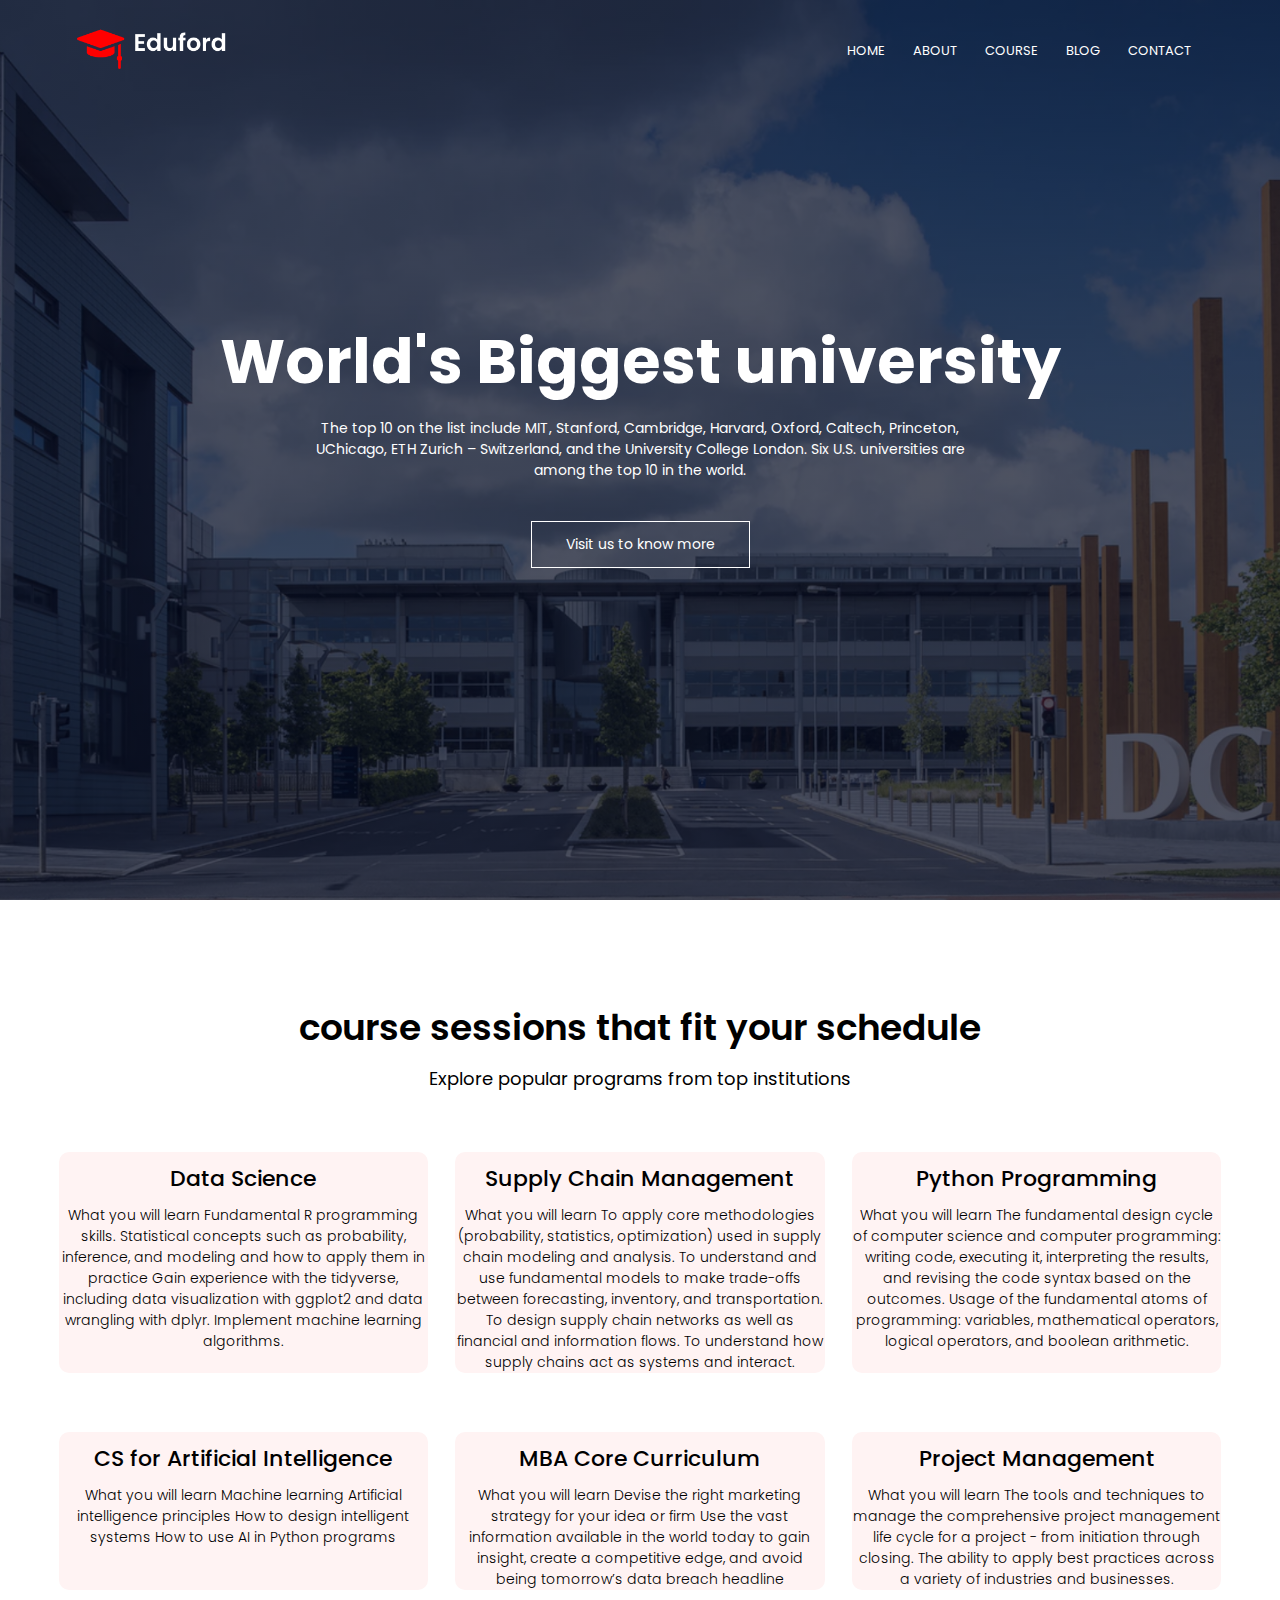
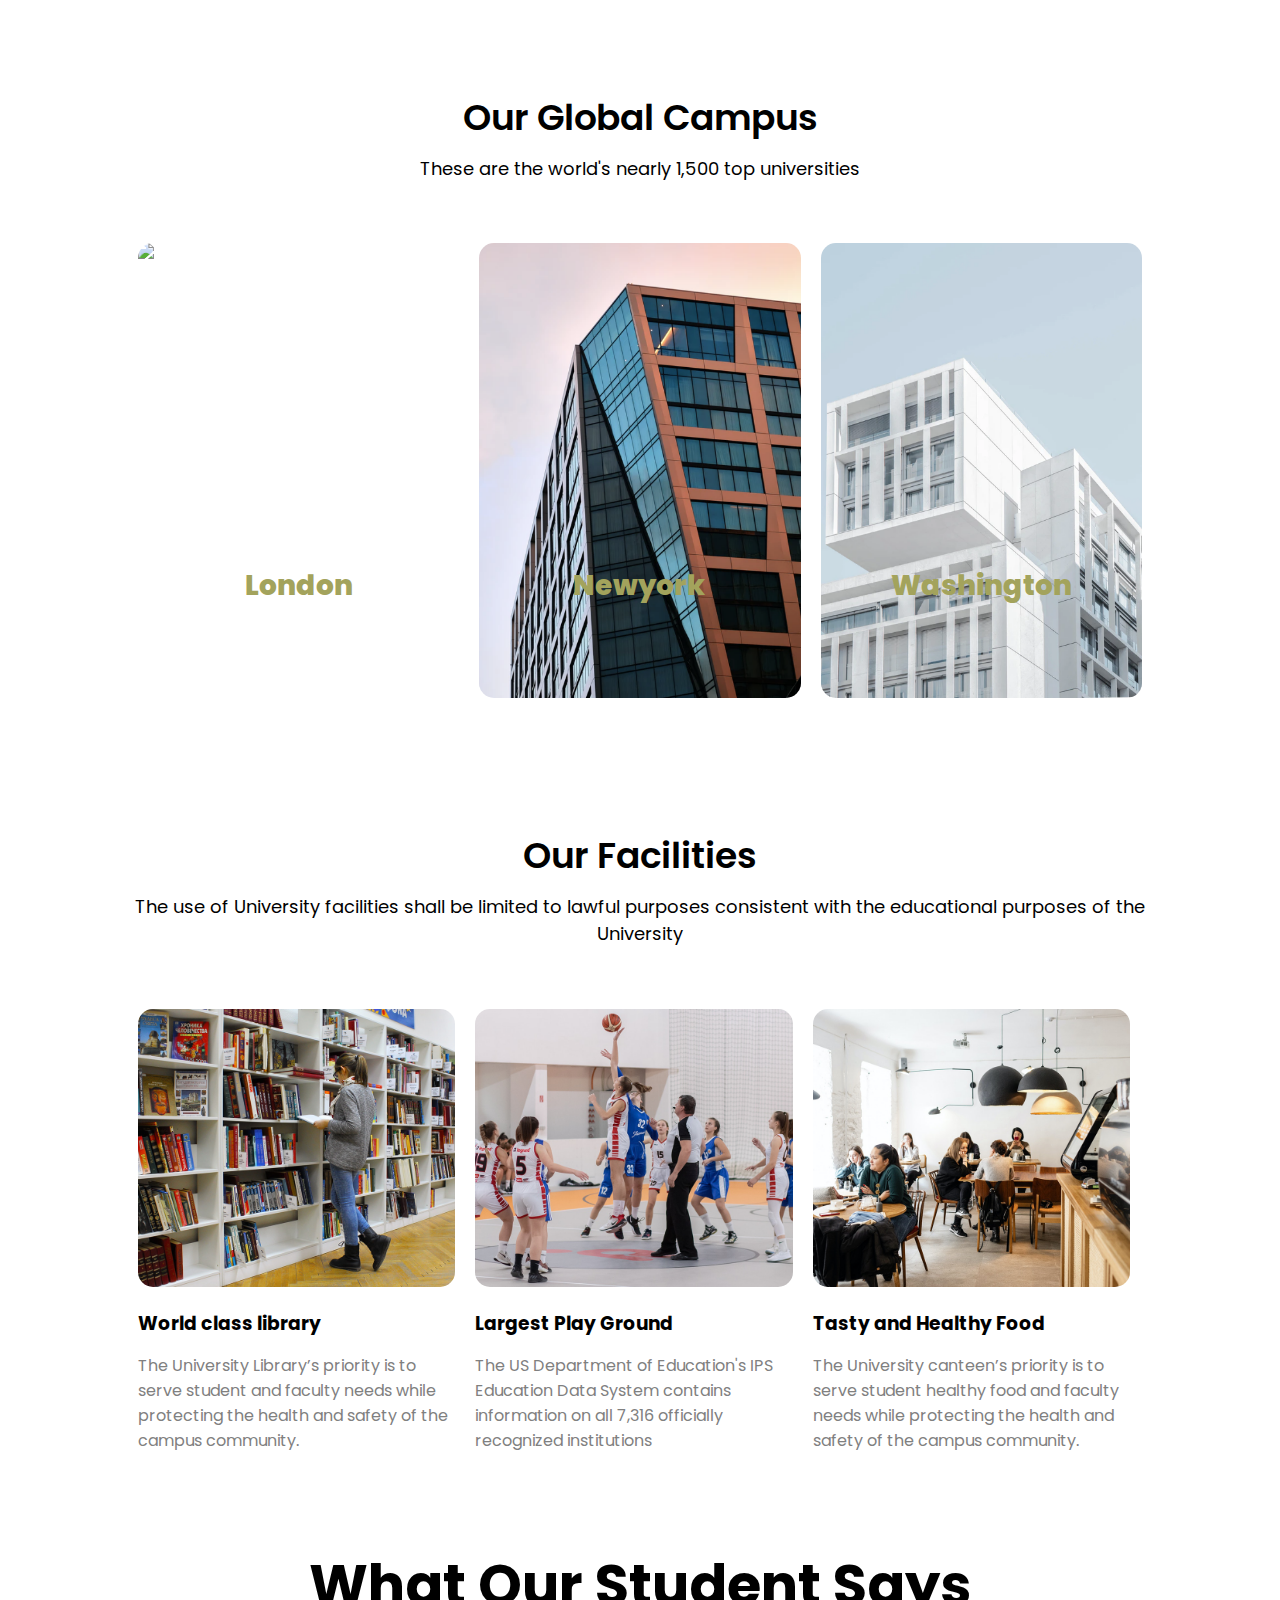
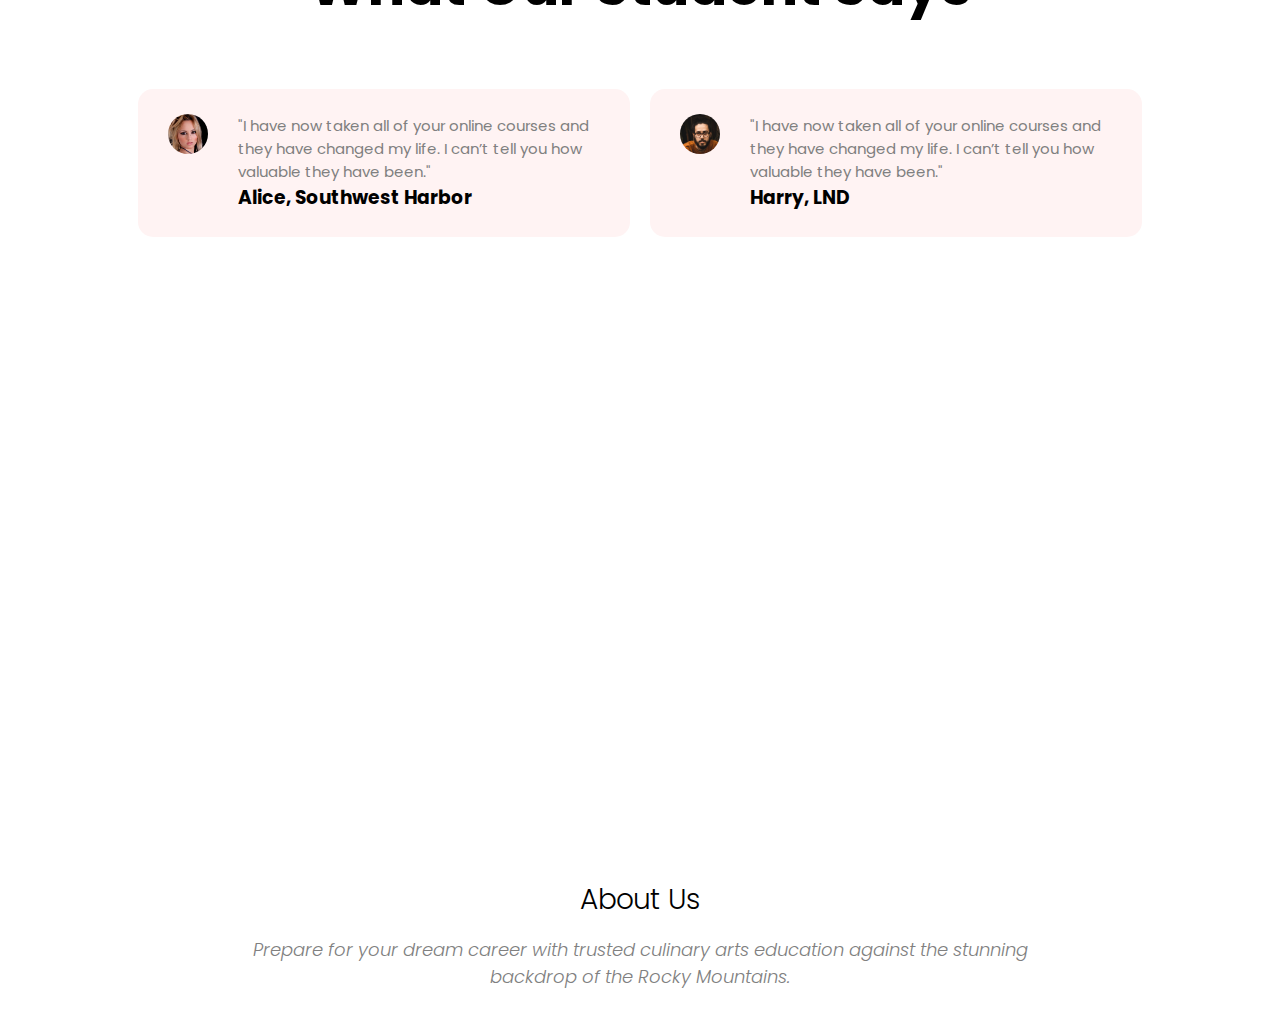
==== index.html @ e577d381 "Quick update" ====
<!DOCTYPE html>
<html>
<head>
	<meta charset="utf-8">
	<meta name="viewport" content="width=device-width", initial-scale="1.0">
	<title>University Websit Design</title>
	<link rel="stylesheet" type="text/css" href="css/style.css">
	<link rel="preconnect" href="https://fonts.gstatic.com">
<link href="https://fonts.googleapis.com/css2?family=Poppins:wght@100;200;300;400;600;700&display=swap" rel="stylesheet">
<link rel="stylesheet" href="https://use.fontawesome.com/releases/v5.8.1/css/all.css" integrity="sha384-50oBUHEmvpQ+1lW4y57PTFmhCaXp0ML5d60M1M7uH2+nqUivzIebhndOJK28anvf" crossorigin="anonymous">
	<link rel="stylesheet" type="text/css" href="font/css/font-awesome.min.css">
	<!-- jQuery library -->
   <script src="https://ajax.googleapis.com/ajax/libs/jquery/3.5.1/jquery.min.js"></script>
  <script src="https://maxcdn.bootstrapcdn.com/bootstrap/3.4.1/js/bootstrap.min.js"></script>
</head>
<body>
<!--header section-->
<header class="header">
	<nav>
		<a href="index.html"><img src="images/logo.png"></a>
		<div class="nav-links" id="navLinks">
	<i class="fa fa-times" onclick="hideMenu()" ></i>
	<ul><li>
	<a href="index.html">HOME</a></li>
	<li><a href="about.html">ABOUT</a></li>
   <li><a href="course.html">COURSE</a></li>
   <li> <a href="blog.html">BLOG</a></li>
    <li><a href="contact.html">CONTACT</a></li>
		</ul>
	</div>
	<i class="fa fa-bars" onclick="showMenu()"></i>
	</nav>
	<div class="text-box">
	<h1>
			World's Biggest university
	</h1>
	<p>
			The top 10 on the list include MIT, Stanford, Cambridge, Harvard, Oxford, Caltech, Princeton, UChicago, ETH Zurich – Switzerland, and the University College London. Six U.S. universities are among the top 10 in the world.
	</p>
	<p>
			<a href="" class="btn">Visit us to know more</a>
	</p>		
	</div>
</header>
<!--courses-->
<section class="course-section">
<div class="course">
<h1>course sessions that fit your schedule</h1>
<p>Explore popular programs from top institutions</p>	
</div>
<div class="row_cover">
<div class="cour_col">
	<h1>
		Data Science
	</h1>
	<p>
		What you will learn
Fundamental R programming skills.
Statistical concepts such as probability, inference, and modeling and how to apply them in practice
Gain experience with the tidyverse, including data visualization with ggplot2 and data wrangling with dplyr.
Implement machine learning algorithms.

	</p>
</div>
<div class="cour_col">
	<h1>Supply Chain Management</h1>
	<p>
		What you will learn
To apply core methodologies (probability, statistics, optimization) used in supply chain modeling and analysis.
To understand and use fundamental models to make trade-offs between forecasting, inventory, and transportation.
To design supply chain networks as well as financial and information flows.
To understand how supply chains act as systems and interact.

</div>
<div class="cour_col">
	<h1> Python Programming</h1>
	<p>
		What you will learn
The fundamental design cycle of computer science and computer programming: writing code, executing it, interpreting the results, and revising the code syntax based on the outcomes.
Usage of the fundamental atoms of programming: variables, mathematical operators, logical operators, and boolean arithmetic.
	</p>
</div>	
</div>
<div class="row_cover">
<div class="cour_col">
	<h1>
	CS for Artificial Intelligence
	</h1>
	<p>
		What you will learn
Machine learning
Artificial intelligence principles
How to design intelligent systems
How to use AI in Python programs
	</p>
</div>
<div class="cour_col">
	<h1>MBA Core Curriculum</h1>
	<p>
		What you will learn
Devise the right marketing strategy for your idea or firm
Use the vast information available in the world today to gain insight, create a competitive edge, and avoid being tomorrow’s data breach headline
</div>
<div class="cour_col">
	<h1> Project Management</h1>
	<p>
		What you will learn
The tools and techniques to manage the comprehensive project management life cycle for a project - from initiation through closing.
The ability to apply best practices across a variety of industries and businesses.

	</p>
</div>	
</div>
</section>
<!--campus-->

<section class="campus">
<div class="globl">
<h1>Our Global Campus</h1>
<p>These are the world's nearly 1,500 top universities</p>	
</div>	
<div class="row_cover">
	<div class="camp_col">	
	<img src="images/London.png">
	<div class="layer">
		<h3>London</h3>
	</div></div>
	<div class="camp_col">	
	<img src="images/newyork.png">
	<div class="layer">
		<h3>Newyork</h3>
	</div></div>
	<div class="camp_col">	
	<img src="images/washington.png">
	<div class="layer">
		<h3>Washington</h3>
	</div>
</div>
</div>
</section>
<!--facilities-->
<section class="facilities">
	<div class="provid">
<h1>Our Facilities</h1>
<p>The use of University facilities shall be limited to lawful purposes consistent with the educational purposes of the University</p>	
</div>
<div class="row_cover">
	<div class="fac_col">
		<img src="images/library.png">
		<h3>World class library</h3>
		<p>The University Library’s priority is to serve student and faculty needs while protecting the health and safety of the campus community.</p>
	</div>
	<div class="fac_col">
		<img src="images/basketball.png">
		<h3>Largest Play Ground</h3>
		<p>The US Department of Education's IPS Education Data System contains information on all 7,316 officially recognized institutions</p>
	</div>
	<div class="fac_col">
		<img src="images/cafeteria.png">
		<h3>Tasty and Healthy Food</h3>
		<p>The University canteen’s priority is to serve student healthy food and faculty needs while protecting the health and safety of the campus community. </p>
	</div>
</div>	
</section>
<!--reviews-->
<section class="testimonials">
	<div class="say">
		<h1>What Our Student Says</h1>
	</div>
	<div class="row_cover">
<div class="test_col">
	<img src="images/user1.jpg">
	<div class="txt">
<p>"I have now taken all of your online courses and they have changed my life. I can’t tell you how valuable they have been." </p>
<h3> Alice, Southwest Harbor</h3>
<i class="fa fa-star"></i>
<i class="fa fa-star"></i>
<i class="fa fa-star"></i>
<i class="fa fa-star"></i>
<i class="fa fa-star-half"></i>
</div>
</div>
<div class="test_col">
	<img src="images/user2.jpg">
	<div class="txt">
<p>"I have now taken all of your online courses and they have changed my life. I can’t tell you how valuable they have been." </p>

<h3> Harry, LND</h3>
<i class="fa fa-star"></i>
<i class="fa fa-star"></i>
<i class="fa fa-star"></i>
<i class="fa fa-star"></i>
<i class="fa fa-star-half"></i>
</div>
</div>
	</div>
</section>
<!--contact option-->

<section class="contact">
	<div class="call to action">
		<div class="text">
	<h2>
			Enroll for our various online courses anywhere in the world
	</h2>
	<p>
	<a href="" class="butn">Contact Us</a>
	</p>		
	</div>
	</div>
	</div>
</section>
<!--footer-->
<footer class="footer">
	<div class="about">
		<h3> About Us</h3>
<p>Prepare for your dream career with trusted culinary arts education against the stunning backdrop of the Rocky Mountains.</p>

<i class="fab fa-facebook-f"></i>
<i class="fab fa-whatsapp"></i>
<i class="fab fa-twitter"></i>
<i class="fab fa-instagram"></i>
<i class="fab fa-linkedin"></i>

	</div>
</footer>

<!--Java script for toggle menu-->
<script >
	var navLinks = document.getElementById("navLinks");
	function showMenu() {
		navLinks.style.left="0";
	}
	function hideMenu() {
		navLinks.style.left="-200px";
	}
</script>
</body>


</html>
---- css/style.css ----
*{
	margin: 0;
	padding: 0;
	font-family: 'Poppins', sans-serif;
}
.header{
min-height: 100vh;
width: 100%;
background-image: linear-gradient(rgba(4,9,30,0.7),rgba(4,9,30,0.7)),url(../images/banner.png);
background-position: center;
background-size: cover;
position: relative;
}
nav{
 display: flex;
 padding: 2% 6%;	
 justify-content: space-between;
 align-items: center;
}
nav img{
	max-width:150px ;
}

.nav-links ul li{
	list-style: none;
	display: inline-block;
	padding: 8px 12px;
	position: relative;
}
.nav-links ul li a{
	color: #fff;
	text-decoration: none;
	font-size: 13px;
}
.nav-links ul li::after{
	content: '';
	width: 0%;
	height: 2px;
	background: #f44336;
	display: block;
	margin: auto;
	transition: 0.5s;
}
.nav-links ul li:hover:after{
 width: 100%;
}
.text-box{
    text-align: center;
    color: #fff;
    width: 80%;
    position: absolute;
    top: 35%;
    left: 10%;

}
.text-box h1{
	font-size: 62px;

}
.text-box p{
margin: 10px 0 40px;
font-size: 14px;
 padding: 0 16%;

} 
.btn{
	display: inline-block;
	text-decoration: none;
	color: #fff;
	border: 1px solid #fff;
	padding: 12px 34px;
	font-size: 14px;
	background: transparent;
	cursor: pointer;
}
.btn:hover{
 background: #f44336;
 border: 1px solid #f44336;
 cursor: pointer;
 transition: 1s;
}
nav .fa{
	display: none;
}

@media(max-width: 700px){
	.text-box{
 position: absolute;
    top: 25%;
    left: 10%;
	}
	.text-box h1{
font-size: 20px;
	}
	.btn{
   
	font-size: 10px;	
	}
.nav-links ul li{
	display: block;
}

.nav-links {
position: absolute;
top: 0;
left: -200px;
background: #f44336;
height: 100vh;
width: 200px;
text-align: left;
	z-index: 2;
	transition: 1s;
	}
nav .fa{
display: block;
color: #fff;
margin: 10px;
cursor: pointer;
font-size: 22px;
}
.nav-links ul{
	padding: 30px;
}
}
/*--2nd section--*/

.course-section{

width: 93%;
margin: 0 auto;
padding-top: 100px;
}
.course{
	text-align: center;
}
.course h1{
font-size: 36px;
    font-weight: 600;
}
.course p{
	padding-top: 10px;
	font-size: 18px;
    font-weight: 400;
}
.row_cover{
margin-top: 5%;
display: flex;
}
.cour_col{
	text-align: center;
flex-basis: 31%;
border-radius: 10px;
background: #fff3f3;
margin-bottom: 5%;
width: 85%;
margin: 0 auto;
 box-sizing: border-box;
}
.cour_col h1{
	margin: 10px 0;
font-weight: 500;
font-size: 22px;
transition: 0.5s;
}
.cour_col p{
font-size: 14px;
font-weight: 300;
}
.cour_col:hover{
box-shadow: 0 0 20px 0 rgba(0, 0, 0, 0.2);
}
@media(max-width: 700px){
.course h1{
font-size: 26px;
    
}
.course p{
	font-size: 12px;
}	
.row_cover{
	flex-direction: column;
}
.cour_col{
	margin-top: 5%;
}
}

/*--campus--*/
.campus{
width: 80%;
margin: 0 auto;
padding-top: 100px;
}
.globl{
	text-align: center;
}
.globl h1{
font-size: 36px;
    font-weight: 600;
}
.globl p{
	padding-top: 10px;
	font-size: 18px;
    font-weight: 400;
   
}
.camp_col{

	flex-basis: 32%;
	border-radius: 15px;
margin: 10px;
margin-bottom: 30px;
overflow: hidden;
position: relative;

}
.camp_col img{
	
width: 100%;
display: block;	
}
.layer{
	background: transparent;
    height: 100%;
    width: 100%;
    padding-top: 100%;
    text-align: center;
    position: absolute;
    top: 0;
    left: 0;
    transition: 0.5s;
}
.layer:hover{
	background: rgba(226, 0, 0, 0.7);
}
.layer h3{
	font-size: 28px;
    font-weight:800;
    color: #a3a35c;
    
}
/*---facilities--*/
.facilities{
width: 80%;
margin: 0 auto;
padding-top: 100px;
}
.provid{

text-align: center;
}
.provid h1{
font-size: 36px;
    font-weight: 600;
}
.provid p{
	padding-top: 10px;
	font-size: 18px;
    font-weight: 400;
   
}
.fac_col{
	flex-basis: 31%;
	border-radius: 15px;
	margin-bottom: 5%;
	text-align: left;
	margin: 10px;
}
.fac_col img{
	width: 100%;
	border-radius: 15px;
}
.fac_col p{
 padding: 0;
 color: gray;
}
.fac_col h3{
 margin: 15px 0;
}
/*---reviews--*/
.testimonials{
 width: 80%;
margin: 0 auto;
padding-top: 80px;
}
.say{
	text-align: center;
	font-size: 28px;
	font-weight: 300;
}
.test_col{
	margin: 10px;
	flex-basis:44%;
	border-radius: 15px;
	margin-bottom: 5%;
	padding: 25px;
	background: #fff3f3;
	text-align: left;
	display: flex;
}
.test_col img{
 height: 40px;
 margin-left: 5px;
 margin-right: 30px;
 border-radius: 50%;

}
.txt p{
	color: gray;
	font-size: 15px;
}
.txt .fa{
	color:   #ff8500;
}
@media(max-width: 700px){
	.say{
		font-size: 18px;
	}
}
/*---contact option--*/

.contact{
	 width: 85%;
margin: 0 auto;
padding-top: 20px;
}
.call {
	
width: 93%;
margin: 0 auto;
height: 60vh;
background-image: linear-gradient(rgba(4,9,30,0.7),rgba(4,9,30,0.7)),url(../images/banner2.jpg);
background-position: center;
background-size: cover;
background-attachment: fixed;
border-radius: 15px;
position: relative;
}

.text h2 {
    font-size: 28px;
    font-weight: 500;
    /* text-align: center; */
    position: absolute;
    top: 30%;
    left: 11%;
    color: #fff;
}
.butn{
	  position: absolute;
   top: 55%;
    left: 42%;
    text-decoration: none;
	color: #fff;
	border: 1px solid #fff;
	padding: 12px 34px;
background: transparent;
	cursor: pointer;
	font-size: 14px;
}
.butn:hover{
 background: #f44336;
 border: 1px solid #f44336;
 cursor: pointer;
 transition: 1s;
}
/*--about us--*/
.footer{
 width: 85%;
margin: 0 auto;
}
.about{
	width: 75%;
	margin: 0 auto;
text-align: center;

}
.about h3{
 font-size: 28px;
	font-weight: 300;
	margin-top: 30px;
	margin-bottom: 15px;

}
.about p{
	color:   gray;
	font-size: 18px;
	font-weight: 300;
	font-style: italic;

}
.about .fab
{
	color: deeppink;
	font-size: 28px;
	margin: 15px;
}
.about .fab:hover{
	color:   #bf0040;
	cursor: pointer;
}

@media(max-width: 700px){
	.text h2 {
		font-size: 18px;
	}
	.butn{
    position: absolute;
    top: 65%;
    left: 27%;
	}
	.about p{
		font-size: 10px;
	}
.about .fab
{
	font-size: 18px;
}	

}

/*--about us page--*/

.sub_header{
min-height: 50vh;
width: 100%;
background-image: linear-gradient(rgba(4,9,30,0.7),rgba(4,9,30,0.7)),url(../images/background.jpg);
background-position: center;
background-size: cover;
position: relative;
}
.sub_header h1{
	text-align: center;
 	font-size: 59px;
 	color: #ccd9ff;
}

/*--about us content--*/
.ab_content{
	width: 90%;
	margin: 5% auto;	
}
.row{
	display: flex;
	padding: 20px;
}
.col_headlines{
 flex-basis: 40%;
    margin: 5% 1%;
 
}
.col_headlines ul{
	   background-color:  #576e2b;
	border: 1px solid  #576e2b;
	padding: 10px;
}
.col_headlines ul li {
list-style: none;
color:  #fff;
	
}

.col_headlines h3{
	border-bottom: 1px groove gray;
text-align: center;
	margin-bottom: 15%;
	font-size: 36px;
	font-weight: 300;
}

.col_headlines  .fa{
color: 	#ffad00;
}
.col{
    flex-basis: 70%;
    margin: 5%;
}
.col h3{
	text-align: center;
	margin-bottom: 15%;
	font-size: 36px;
	font-weight: 300;
	border-bottom: 1px solid gray;
}
.col p{
	margin: 20px 0;
	font-size: 18px;
	font-weight: 300;

}
.col img{

	width: 100%;
}
@media(max-width: 700px){
	.row{
		flex-direction: column;
	}
.sub_header h1{
	    font-size: 40px;
    margin-top: 10%;
}
.col h3{
	font-size: 23px;
}
.col p{
	font-size: 10px;
}
} 
/*---blog content for page--*/
.blog{
width: 90%;

}
.row{
display: flex;
margin: 5% 10%;
}
.col_right{
position: fixed;
    /* bottom: 56px; */
   bottom: -101px;
    /* left: 0; */
    right: 0;
    /* padding: 10px 90px; */
    width: 30%;
    height: 100%;
    margin: 2% 1%;
}
.inner{
	margin: 10% 0;
box-sizing: border-box;
padding: 10% 5%;
    width: 90%;
background-image: linear-gradient(rgba(4,9,30,0.7),rgba(4,9,30,0.7)),url(../images/banner.png);
background-position: center;
background-size: cover;
position: relative;

}
.col h2{
	font-size: 28px;
	font-weight: 300;

}
.col_right h1{
	text-align: center;
	font-size: 59px;
	font-weight: 500;
	color: #fff;
	padding: 3%;
}
.col_right .txt{
	padding: 1%;
font-size: 22px;
	font-weight: 300;
	color: #000;
	text-align: center;
	border: 1px solid #fff;
	border-radius: 15px;
	position: relative;

}
.col_right .fa{
color: gray;
    padding: 10px;
    font-size: 22px;
    position: absolute;
    top: 83%;
    left: 6%;
}
@media(max-width: 700px){
.inner{
display: none;

}
.col h2{
font-size: 20px;
}
}

/*--contact us page--*/

.cont{
	width: 90%;
	margin: 0 auto;
	padding: 80px 0;
	
}
.location iframe{
	width: 100%;	
	box-sizing: border-box;
}
.contact_us{
	background-image: linear-gradient(rgba(4,9,30,0.7),rgba(4,9,30,0.7)),url(../images/certificate.jpg);
background-position: center;
background-size: cover;

	border-radius: 15px;
	border: 1px solid;
	width: 60%;
margin: 0 auto;

}
.cont_col{
	width: 80%;
    margin: 0 auto;
    padding: 5% 1%;
	
}

.cont_col ul li{
	display: flex;
list-style: none;
color:    #fff;

	}
	.cont_col h3{
font-size: 22px;
font-weight: 300;
	}
	.cont_col .fa{
	    font-size: 20px;
    margin: -5px 5%;
    padding: 2%;
    color: #fff000;	
	}
.cont_col form{

}	
.input{
	font-size: 19px;
	font-weight: 200;
	 background: transparent;
	 color: #fff;
	border: none;
	width: 90%;
	padding: 15px;
	margin-bottom: 15px;
	outline: none;
	border-bottom: 1px solid #fff;
}	
.cont_col textarea{
 background: transparent;	
font-size: 19px;
	font-weight: 200;
		border: none;
	width: 90%;
	padding: 15px;
	margin-bottom: 15px;
	outline: none;
	border-bottom: 1px solid #fff;
}
.button{
	color: #fff;
	font-size: 22px;
	font-weight: 400;
	padding: 15px;
	background: transparent;
	border: 1px solid #fff;

}
@media(max-width: 700px){
.cont_col h3{
	font-size: 13px;
}
.cont_col .fa{
	font-size: 18px;
}
.rw_cover{
	flex-direction: column;
}
.input{
	font-size: 10px;
}
.cont_col textarea{
	font-size: 10px;
}
.button{
	font-size: 10px;
}
}
}
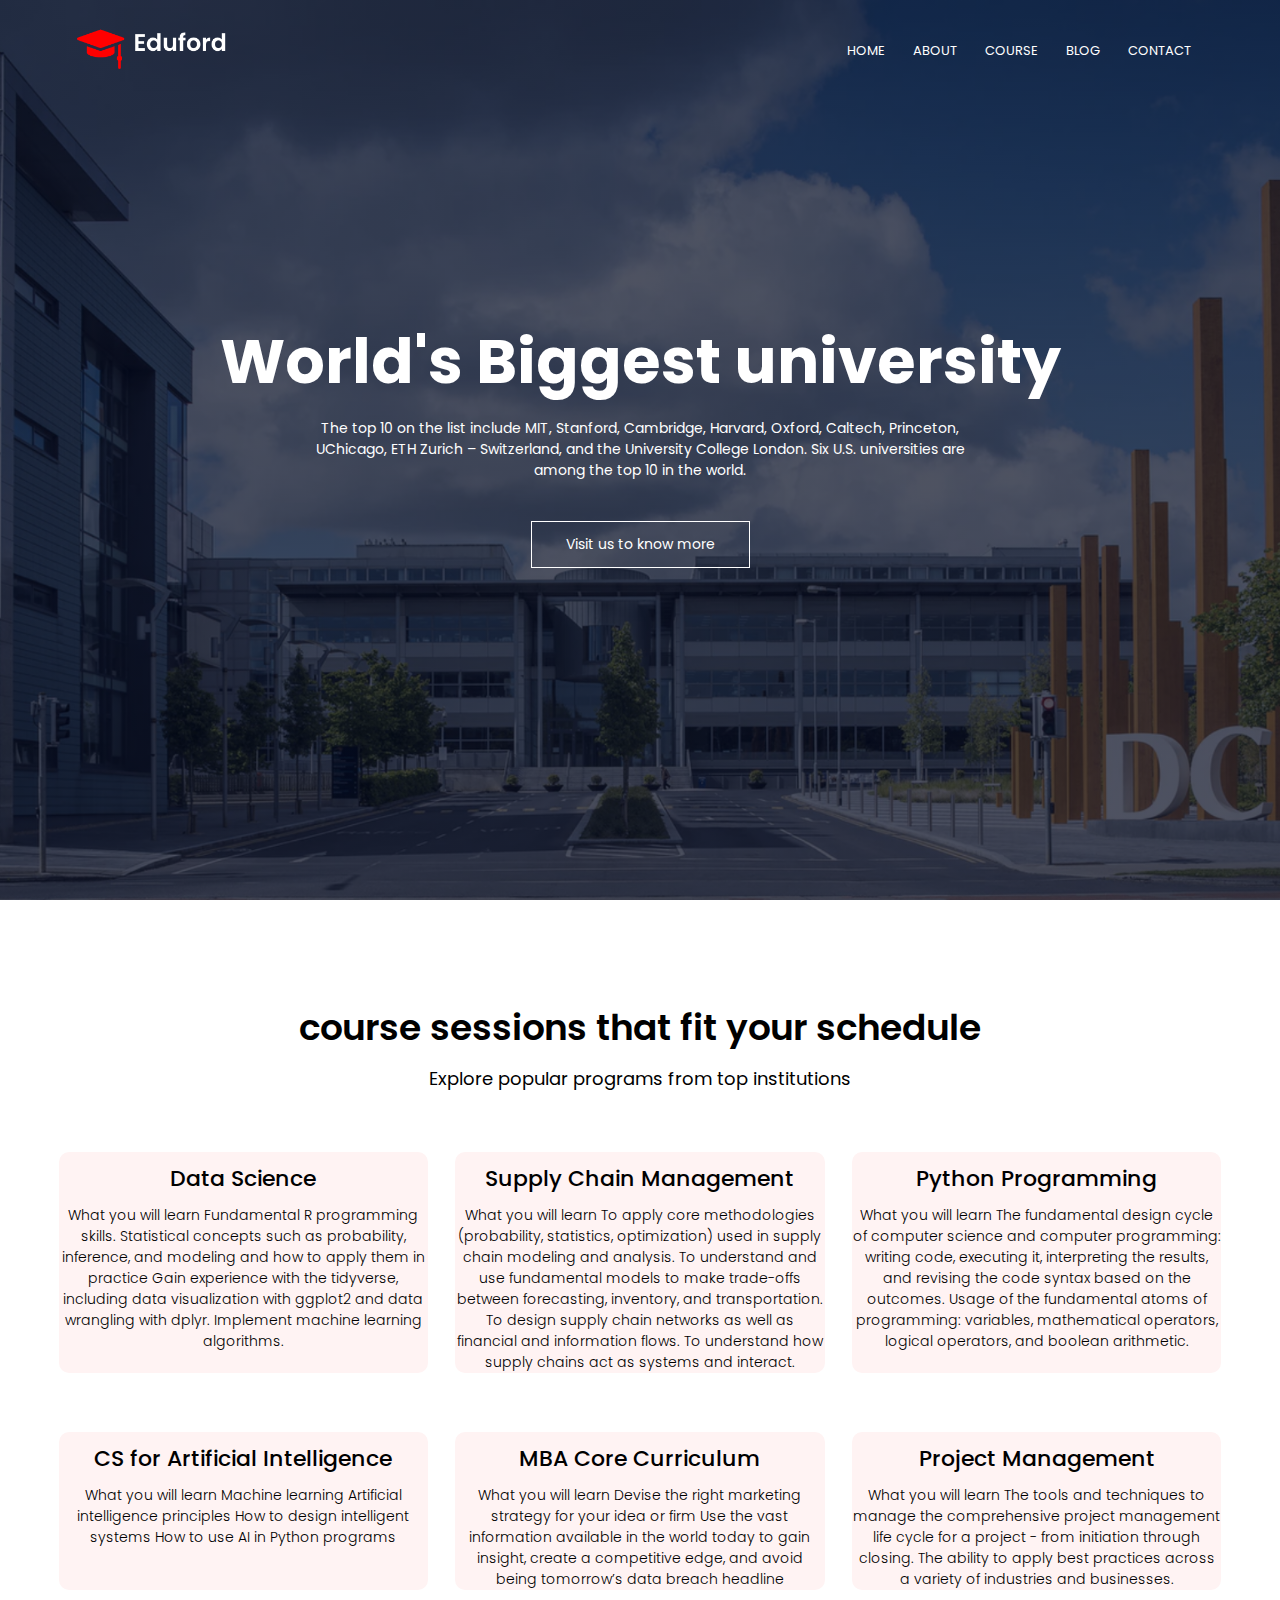
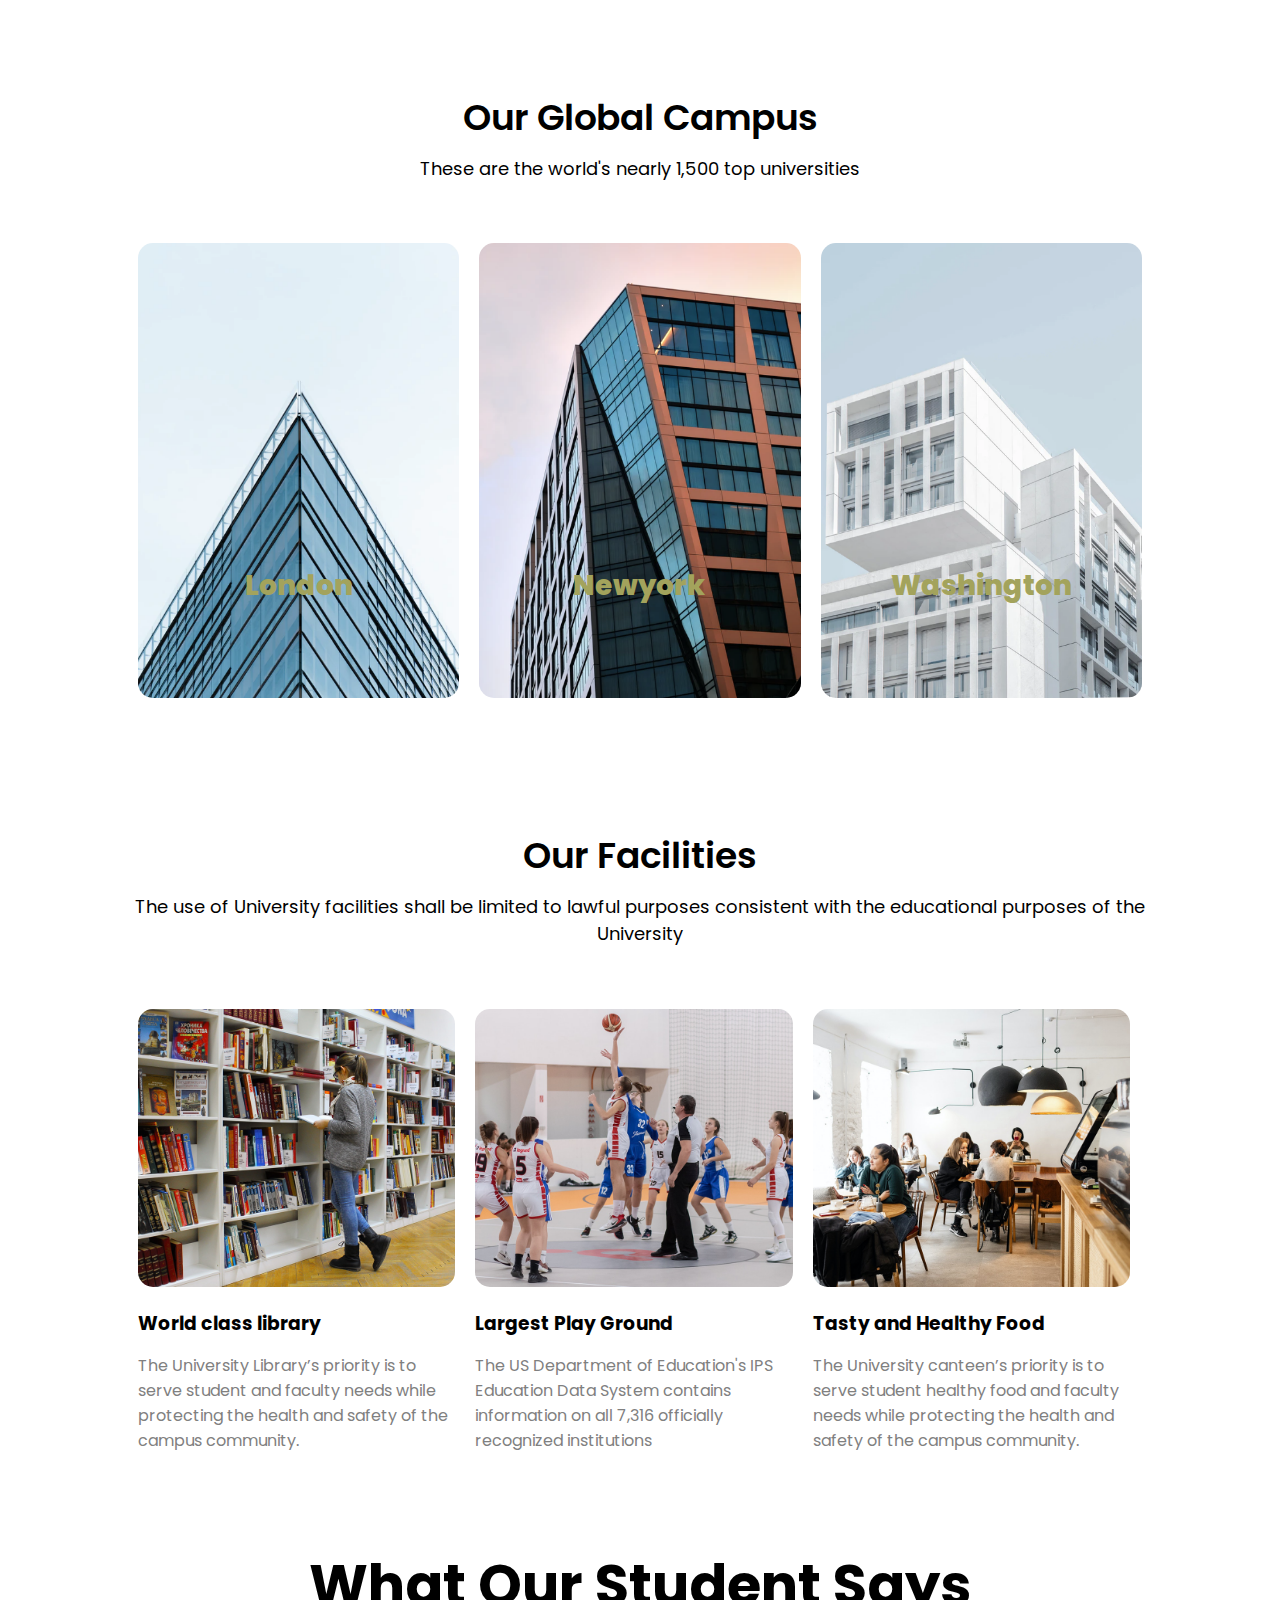
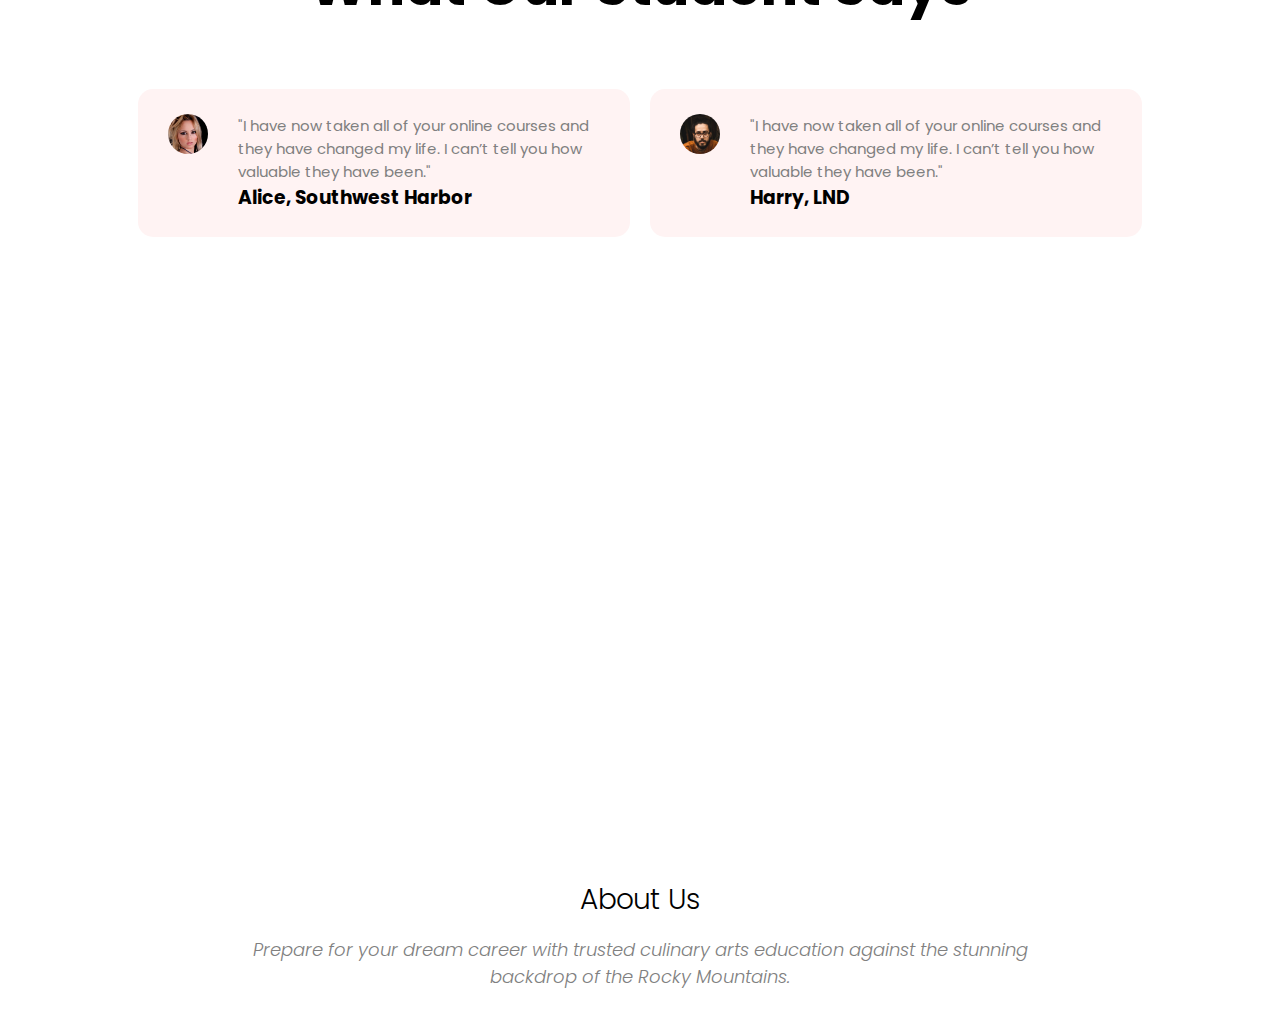
==== commit 41a2841b: "Update index.html" ====
--- a/index.html
+++ b/index.html
@@ -121,7 +121,7 @@
 </div>	
 <div class="row_cover">
 	<div class="camp_col">	
-	<img src="images/London.png">
+	<img src="images/london.png">
 	<div class="layer">
 		<h3>London</h3>
 	</div></div>
